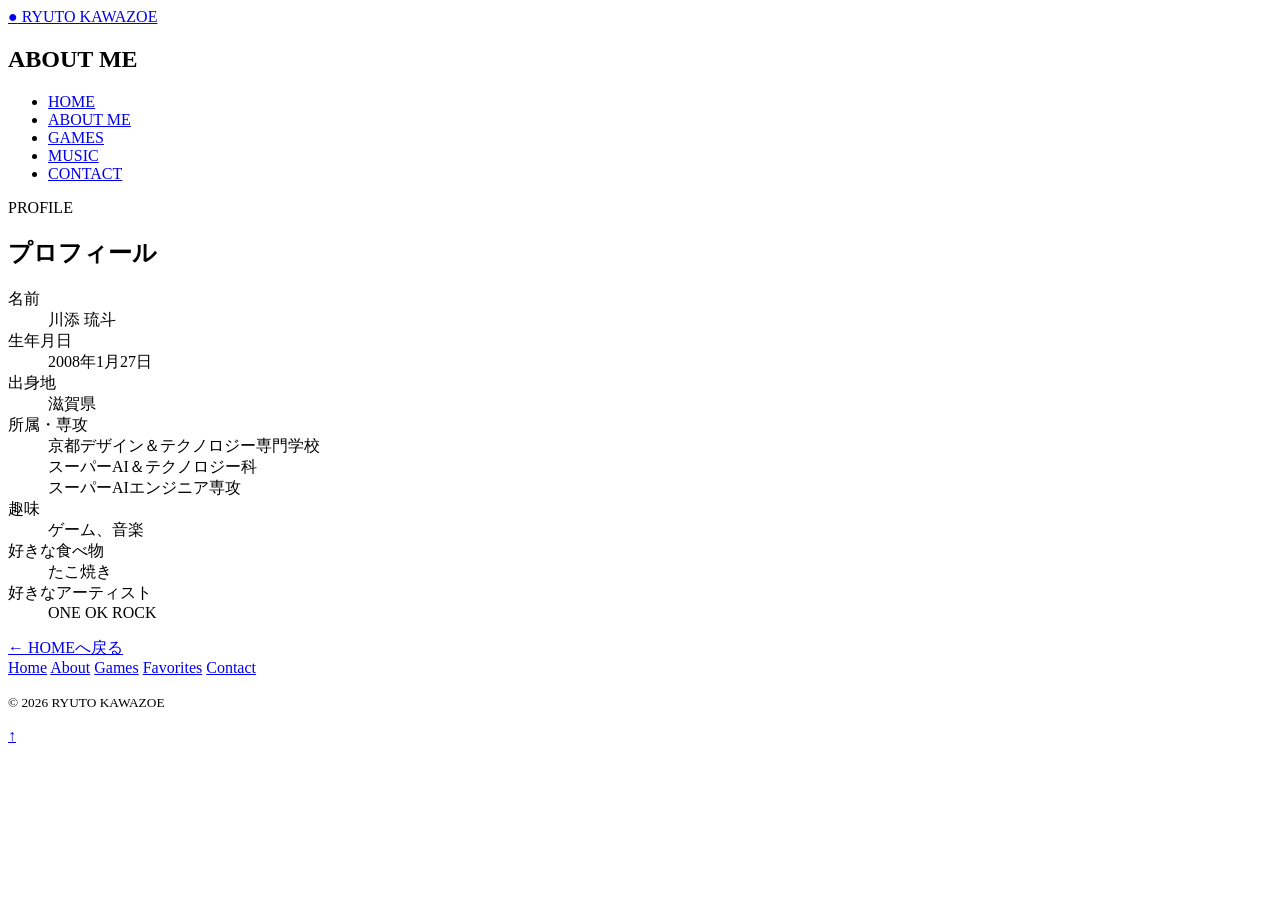
==== about.html @ 29227689 "Add files via upload" ====
<!DOCTYPE html>
<html lang="ja">

<head>
  <meta charset="UTF-8">
  <meta name="viewport" content="width=device-width, initial-scale=1.0">

  <meta
    name="description"
    content="川添琉斗のプロフィールを紹介するページです。"
  >

  <title>About Me | Ryuto Kawazoe</title>

  <link rel="stylesheet" href="./css/reset.css">
  <link rel="stylesheet" href="./css/style.css">
</head>

<body id="top">

  <!-- ヘッダー -->
  <header class="header">

    <a class="header__logo" href="./index.html">
      <span aria-hidden="true">●</span>
      RYUTO KAWAZOE
    </a>

  </header>

  <!-- メインコンテンツ -->
  <main>

    <section class="about">

      <h1 class="about__title">
        ABOUT ME
      </h1>

      <!-- ナビゲーション -->
      <nav
        id="global-navigation"
        class="navigation"
        aria-label="メインメニュー"
      >
        <ul class="navigation__list">

          <li>
            <a class="navigation__link" href="./index.html">
              HOME
            </a>
          </li>

          <li>
            <a class="navigation__link" href="./about.html">
              ABOUT ME
            </a>
          </li>

          <li>
            <a class="navigation__link" href="./games.html">
              GAMES
            </a>
          </li>

          <li>
            <a class="navigation__link" href="./music.html">
              MUSIC
            </a>
          </li>

          <li>
            <a class="navigation__link" href="./contact.html">
              CONTACT
            </a>
          </li>

        </ul>
      </nav>

      <!-- プロフィール -->
      <section class="profile-card">

        <div class="profile-card__heading">

          <p class="profile-card__label">
            PROFILE
          </p>

          <h2 class="profile-card__title">
            プロフィール
          </h2>

          <span
            class="profile-card__line"
            aria-hidden="true"
          ></span>

        </div>

        <dl class="profile-list">

          <div class="profile-list__item profile-list__item--purple">
            <dt>名前</dt>
            <dd>川添 琉斗</dd>
          </div>

          <div class="profile-list__item profile-list__item--blue">
            <dt>生年月日</dt>
            <dd>2008年1月27日</dd>
          </div>

          <div class="profile-list__item profile-list__item--purple">
            <dt>出身地</dt>
            <dd>滋賀県</dd>
          </div>

          <div class="profile-list__item profile-list__item--blue">
            <dt>所属・専攻</dt>
            <dd>
              京都デザイン＆テクノロジー専門学校<br>
              スーパーAI＆テクノロジー科<br>
              スーパーAIエンジニア専攻
            </dd>
          </div>

          <div class="profile-list__item profile-list__item--purple">
            <dt>趣味</dt>
            <dd>ゲーム、音楽</dd>
          </div>

          <div class="profile-list__item profile-list__item--blue">
            <dt>好きな食べ物</dt>
            <dd>たこ焼き</dd>
          </div>

          <div class="profile-list__item profile-list__item--purple">
            <dt>好きなアーティスト</dt>
            <dd>ONE OK ROCK</dd>
          </div>

        </dl>

        <!-- HOMEへ戻る -->
        <a class="hero__button" href="./index.html">
          <span aria-hidden="true">←</span>
          HOMEへ戻る
        </a>

      </section>

    </section>

  </main>

  <!-- フッター -->
  <footer class="footer">

    <div class="footer__links">
      <a href="./index.html">Home</a>
      <a href="./about.html">About</a>
      <a href="./games.html">Games</a>
      <a href="./favorites.html">Favorites</a>
      <a href="./contact.html">Contact</a>
    </div>

    <p class="footer__copyright">
      <small>&copy; 2026 RYUTO KAWAZOE</small>
    </p>

    <a class="footer__page-top" href="#top" aria-label="ページ上部へ戻る">
      ↑
    </a>

  </footer>

</body>

</html>
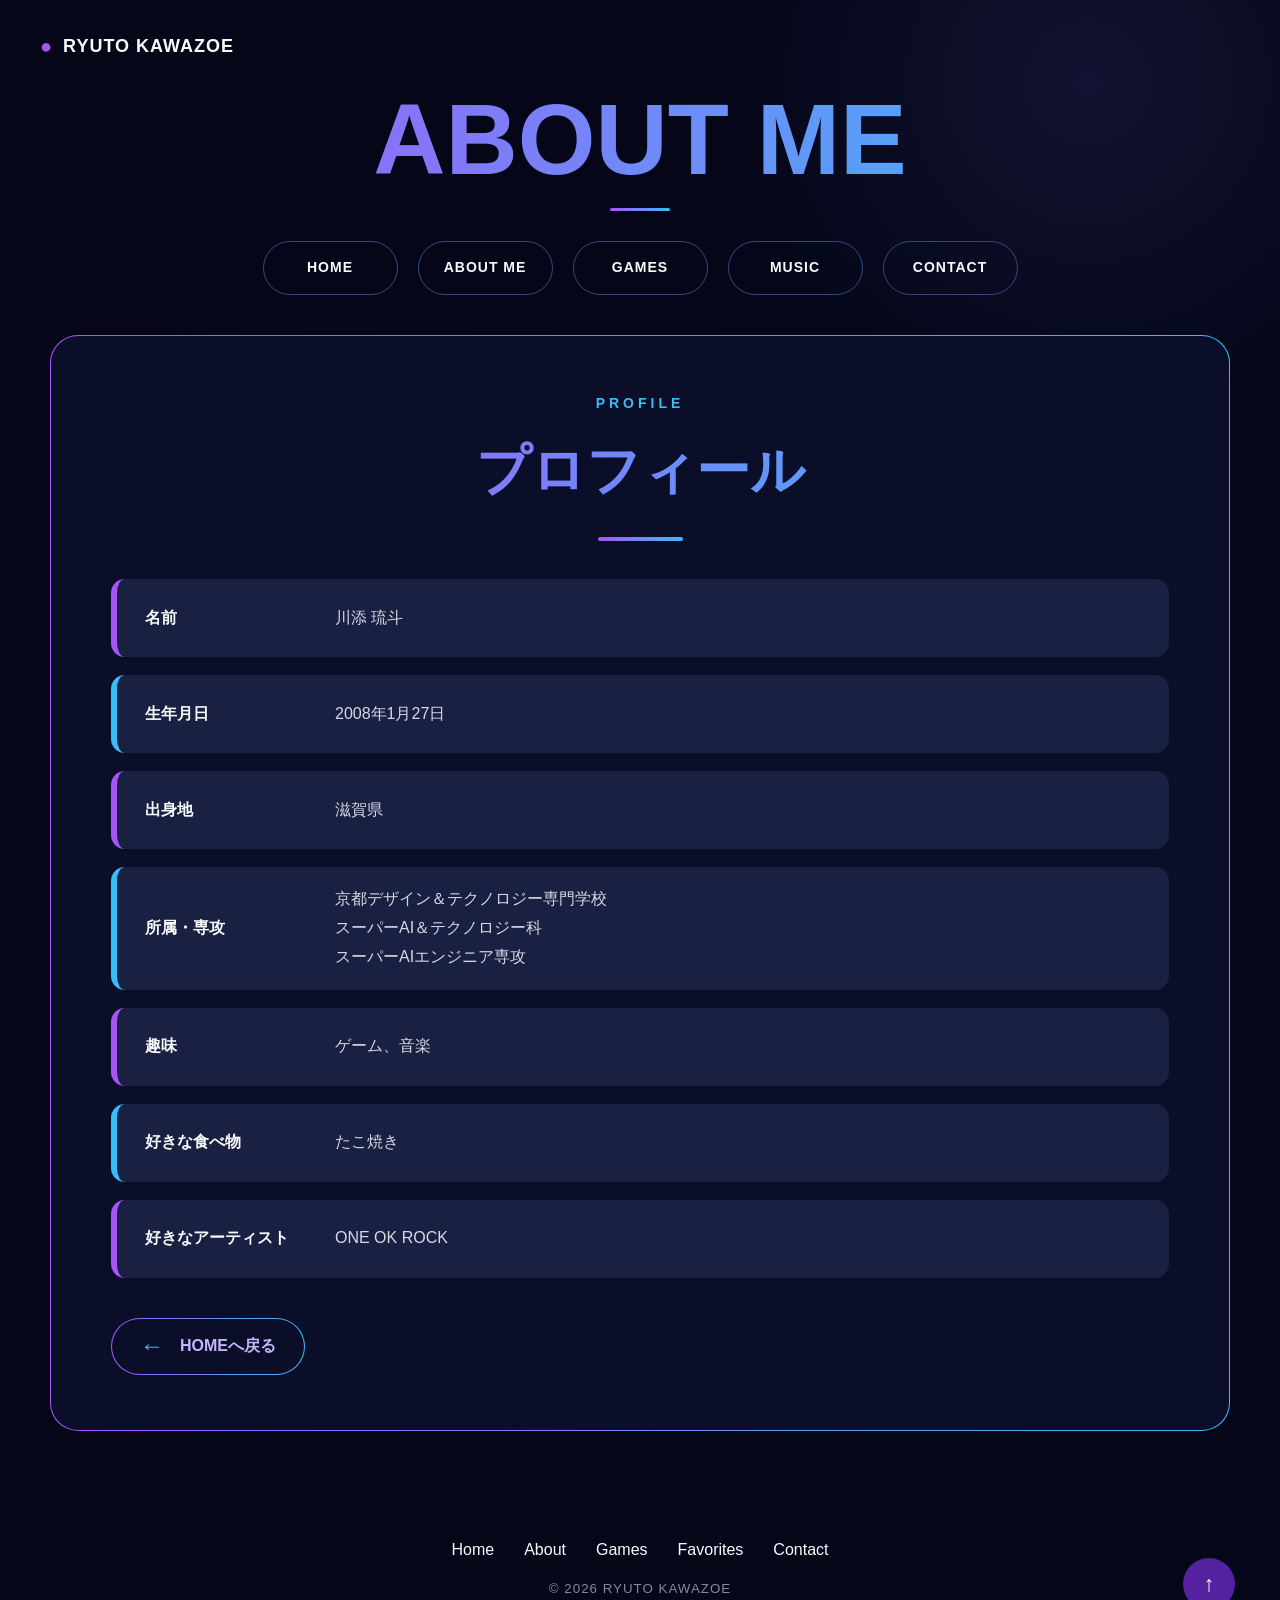
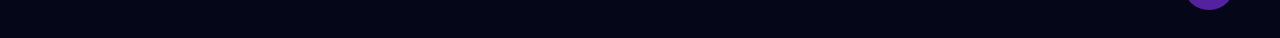
==== commit 0c58558f: "fix" ====
--- a/about.html
+++ b/about.html
@@ -142,7 +142,7 @@
         </dl>
 
         <!-- HOMEへ戻る -->
-        <a class="hero__button" href="./index.html">
+        <a class="about__home-button" href="./index.html">
           <span aria-hidden="true">←</span>
           HOMEへ戻る
         </a>
--- a/css/style.css
+++ b/css/style.css
@@ -0,0 +1,1198 @@
+@charset "UTF-8";
+
+/* =========================
+   カラー設定
+========================= */
+
+:root {
+  --color-bg: #050719;
+  --color-bg-light: #0d102c;
+  --color-card: #0b0e29;
+  --color-purple: #a855f7;
+  --color-blue: #38bdf8;
+  --color-white: #f8fafc;
+  --color-text: #d6d9e4;
+  --color-border: #334a7d;
+  --gradient: linear-gradient(90deg, #a855f7, #38bdf8);
+}
+
+/* =========================
+   基本設定
+========================= */
+
+* {
+  box-sizing: border-box;
+}
+
+html {
+  scroll-behavior: smooth;
+}
+
+body {
+  min-height: 100vh;
+  margin: 0;
+  background:
+    radial-gradient(
+      circle at 85% 5%,
+      rgba(88, 76, 180, 0.16),
+      transparent 18%
+    ),
+    var(--color-bg);
+  color: var(--color-white);
+  font-family: Arial, "Noto Sans JP", sans-serif;
+  line-height: 1.8;
+}
+
+a {
+  color: inherit;
+  text-decoration: none;
+}
+
+img {
+  display: block;
+  max-width: 100%;
+  height: auto;
+}
+
+ul {
+  margin: 0;
+  padding: 0;
+  list-style: none;
+}
+
+button {
+  color: inherit;
+  font: inherit;
+}
+
+/* =========================
+   ヘッダー
+========================= */
+
+.header {
+  position: relative;
+  display: flex;
+  align-items: center;
+  justify-content: space-between;
+  width: min(1200px, calc(100% - 80px));
+  margin: 0 auto;
+  padding-top: 28px;
+}
+
+.header__logo {
+  display: flex;
+  align-items: center;
+  gap: 10px;
+  font-size: 18px;
+  font-weight: bold;
+  letter-spacing: 1px;
+}
+
+.header__logo span {
+  color: var(--color-purple);
+  font-size: 20px;
+}
+
+/* =========================
+   HOME
+========================= */
+
+.home {
+  width: min(1180px, calc(100% - 80px));
+  margin: 0 auto;
+}
+
+.home__title {
+  margin: 20px 0 30px;
+  background: var(--gradient);
+  background-clip: text;
+  -webkit-background-clip: text;
+  color: transparent;
+  font-size: clamp(70px, 9vw, 110px);
+  line-height: 1.1;
+  text-align: center;
+}
+
+.home__title::after {
+  display: block;
+  width: 60px;
+  height: 3px;
+  margin: 14px auto 0;
+  border-radius: 10px;
+  background: var(--gradient);
+  content: "";
+}
+
+/* =========================
+   ナビゲーション
+========================= */
+
+.navigation {
+  margin-bottom: 40px;
+}
+
+.navigation__list {
+  display: flex;
+  justify-content: center;
+  gap: 20px;
+}
+
+.navigation__link {
+  display: flex;
+  align-items: center;
+  justify-content: center;
+  min-width: 135px;
+  min-height: 54px;
+  padding: 4px 18px;
+  border: 1px solid var(--color-border);
+  border-radius: 999px;
+  font-size: 14px;
+  font-weight: bold;
+  letter-spacing: 1px;
+  transition: 0.3s;
+}
+
+.navigation__link:hover {
+  border-color: var(--color-purple);
+  box-shadow:
+    0 0 10px rgba(168, 85, 247, 0.5),
+    inset 0 0 10px rgba(168, 85, 247, 0.1);
+  color: var(--color-blue);
+  transform: translateY(-3px);
+}
+
+/* =========================
+   メインビジュアル
+========================= */
+
+.hero {
+  position: relative;
+  display: grid;
+  grid-template-columns: 1.1fr 0.9fr;
+  align-items: center;
+  min-height: 520px;
+  padding: 55px 60px;
+  overflow: hidden;
+  border: 1px solid transparent;
+  border-radius: 28px;
+  background:
+    linear-gradient(var(--color-card), var(--color-card)) padding-box,
+    var(--gradient) border-box;
+}
+
+.hero__text {
+  position: relative;
+  z-index: 2;
+}
+
+.hero__line {
+  display: block;
+  width: 65px;
+  height: 6px;
+  margin-bottom: 38px;
+  border-radius: 999px;
+  background: var(--gradient);
+}
+
+.hero__title {
+  margin: 0 0 26px;
+  font-size: clamp(48px, 6vw, 74px);
+  line-height: 1.15;
+  letter-spacing: 1px;
+}
+
+.hero__title span {
+  display: block;
+  background: var(--gradient);
+  background-clip: text;
+  -webkit-background-clip: text;
+  color: transparent;
+}
+
+.hero__description {
+  margin: 0 0 35px;
+  color: var(--color-text);
+  font-size: 17px;
+}
+
+/* =========================
+   メインボタン
+========================= */
+
+.hero__button {
+  display: inline-flex;
+  align-items: center;
+  justify-content: space-between;
+  gap: 45px;
+  min-width: 220px;
+  padding: 14px 25px;
+  border: 1px solid transparent;
+  border-radius: 999px;
+  background:
+    linear-gradient(var(--color-card), var(--color-card)) padding-box,
+    var(--gradient) border-box;
+  color: #c4b5fd;
+  font-weight: bold;
+  transition: 0.3s;
+}
+
+.hero__button span {
+  color: var(--color-blue);
+  font-size: 24px;
+}
+
+.hero__button:hover {
+  box-shadow: 0 0 22px rgba(56, 189, 248, 0.35);
+  transform: translateY(-3px);
+}
+
+/* =========================
+   メイン画像
+========================= */
+
+.hero__image {
+  position: relative;
+  z-index: 1;
+  display: flex;
+  align-items: center;
+  justify-content: center;
+}
+
+.hero__image img {
+  display: block;
+  width: 100%;
+  max-width: 520px;
+  height: auto;
+  margin: 0 auto;
+  object-fit: contain;
+  filter: drop-shadow(0 10px 22px rgba(168, 85, 247, 0.28));
+}
+
+/* 以前のimg-containerを使っていても対応 */
+.img-container {
+  display: flex;
+  align-items: center;
+  justify-content: center;
+}
+
+.img-container img {
+  display: block;
+  width: 100%;
+  max-width: 520px;
+  height: auto;
+  object-fit: contain;
+  filter: drop-shadow(0 10px 22px rgba(168, 85, 247, 0.28));
+}
+
+/* =========================
+   Hobby
+========================= */
+
+.hobby {
+  width: min(1180px, calc(100% - 80px));
+  margin: 60px auto 70px;
+}
+
+.section-heading {
+  margin-bottom: 35px;
+  text-align: center;
+}
+
+.section-heading__title {
+  margin: 0;
+  background: var(--gradient);
+  background-clip: text;
+  -webkit-background-clip: text;
+  color: transparent;
+  font-size: 48px;
+  line-height: 1.3;
+}
+
+.section-heading__title::before,
+.section-heading__title::after {
+  display: inline-block;
+  width: 80px;
+  height: 1px;
+  margin: 0 25px 14px;
+  background: var(--gradient);
+  content: "";
+}
+
+.section-heading__text {
+  margin: 8px 0 0;
+  color: var(--color-text);
+}
+
+/* =========================
+   Hobbyカード
+========================= */
+
+.hobby__list {
+  display: grid;
+  grid-template-columns: repeat(2, 1fr);
+  gap: 38px;
+}
+
+.hobby-card {
+  position: relative;
+  min-height: 390px;
+  padding: 40px;
+  overflow: hidden;
+  border: 1px solid var(--color-border);
+  border-radius: 24px;
+  background: rgba(13, 16, 44, 0.75);
+  text-align: center;
+  transition: 0.3s;
+}
+
+.hobby-card:hover {
+  transform: translateY(-6px);
+}
+
+.hobby-card--game:hover {
+  border-color: var(--color-purple);
+  box-shadow: 0 0 25px rgba(168, 85, 247, 0.18);
+}
+
+.hobby-card--music:hover {
+  border-color: var(--color-blue);
+  box-shadow: 0 0 25px rgba(56, 189, 248, 0.18);
+}
+
+.hobby-card__icon {
+  display: grid;
+  width: 95px;
+  height: 95px;
+  margin: 0 auto 18px;
+  border: 1px solid var(--color-purple);
+  border-radius: 50%;
+  font-size: 40px;
+  place-items: center;
+}
+
+.hobby-card--music .hobby-card__icon {
+  border-color: var(--color-blue);
+}
+
+.hobby-card__title {
+  margin: 0;
+  font-size: 32px;
+  letter-spacing: 1px;
+}
+
+.hobby-card__title::after {
+  display: block;
+  width: 50px;
+  height: 3px;
+  margin: 10px auto 22px;
+  border-radius: 999px;
+  background: var(--color-purple);
+  content: "";
+}
+
+.hobby-card--music .hobby-card__title::after {
+  background: var(--color-blue);
+}
+
+.hobby-card__text {
+  min-height: 70px;
+  margin: 0 0 25px;
+  color: var(--color-text);
+}
+
+/* =========================
+   Hobbyボタン
+========================= */
+
+.hobby-card__button {
+  display: inline-flex;
+  align-items: center;
+  justify-content: space-between;
+  gap: 45px;
+  min-width: 210px;
+  padding: 11px 24px;
+  border: 1px solid var(--color-purple);
+  border-radius: 999px;
+  color: #c4b5fd;
+  transition: 0.3s;
+}
+
+.hobby-card--music .hobby-card__button {
+  border-color: var(--color-blue);
+  color: var(--color-blue);
+}
+
+.hobby-card__button:hover {
+  background: rgba(168, 85, 247, 0.12);
+  transform: translateY(-2px);
+}
+
+.hobby-card--music .hobby-card__button:hover {
+  background: rgba(56, 189, 248, 0.12);
+}
+
+/* =========================
+   GAMESページ
+========================= */
+
+.games-page {
+  width: min(1180px, calc(100% - 80px));
+  margin: 0 auto 80px;
+}
+
+.games-page__title {
+  margin: 20px 0 30px;
+  background: var(--gradient);
+  background-clip: text;
+  -webkit-background-clip: text;
+  color: transparent;
+  font-size: clamp(64px, 8vw, 100px);
+  line-height: 1.1;
+  text-align: center;
+}
+
+.game-grid {
+  display: grid;
+  grid-template-columns: repeat(3, 1fr);
+  gap: 24px;
+}
+
+.game-card {
+  position: relative;
+  min-height: 285px;
+  padding: 30px;
+  overflow: hidden;
+  border: 1px solid var(--color-border);
+  border-radius: 20px;
+  background: rgba(13, 16, 44, 0.75);
+  transition: 0.3s;
+}
+
+.game-card:hover {
+  transform: translateY(-6px);
+}
+
+.game-card--purple:hover { border-color: var(--color-purple); box-shadow: 0 0 25px rgba(168, 85, 247, 0.18); }
+.game-card--blue:hover { border-color: var(--color-blue); box-shadow: 0 0 25px rgba(56, 189, 248, 0.18); }
+.game-card--pink:hover { border-color: #f472b6; box-shadow: 0 0 25px rgba(244, 114, 182, 0.18); }
+.game-card--valorant:hover { border-color: #ff4655; box-shadow: 0 0 25px rgba(255, 70, 85, 0.18); }
+.game-card--minecraft:hover { border-color: #7bc043; box-shadow: 0 0 25px rgba(123, 192, 67, 0.18); }
+.game-card--wilds:hover { border-color: #d5a84b; box-shadow: 0 0 25px rgba(213, 168, 75, 0.18); }
+
+.game-card__number {
+  position: absolute;
+  top: 22px;
+  right: 26px;
+  color: var(--color-border);
+  font-size: 14px;
+  font-weight: bold;
+}
+
+.game-card__icon {
+  display: grid;
+  width: 78px;
+  height: 78px;
+  margin-bottom: 24px;
+  border: 1px solid var(--color-purple);
+  border-radius: 16px;
+  color: var(--color-purple);
+  font-size: 16px;
+  font-weight: bold;
+  letter-spacing: 1px;
+  place-items: center;
+}
+
+.game-card__cover {
+  display: block;
+  width: 100%;
+  height: 145px;
+  margin-bottom: 24px;
+  overflow: hidden;
+  padding: 15px;
+  border: 1px solid var(--color-border);
+  background: var(--color-bg);
+  }
+
+.game-card__cover img {
+  width: 100%;
+  height: 100%;
+  object-fit: cover;
+}
+
+.game-card--valorant .game-card__cover {
+  border-color: #ff4655;
+  background: linear-gradient(135deg, #21111b, #671d2c);
+  color: #ff4655;
+}
+
+.game-card--minecraft .game-card__cover {
+  border-color: #7bc043;
+  background: linear-gradient(135deg, #182c39, #3f753d);
+  color: #d8f2c4;
+}
+
+.game-card--wilds .game-card__cover {
+  border-color: #d5a84b;
+  background: linear-gradient(135deg, #272218, #6b4d28);
+}
+
+.game-card--blue .game-card__icon { border-color: var(--color-blue); color: var(--color-blue); }
+.game-card--pink .game-card__icon { border-color: #f472b6; color: #f472b6; }
+
+.game-card__title {
+  margin: 0 0 8px;
+  font-size: 24px;
+}
+
+.game-card p {
+  margin: 0;
+  color: var(--color-text);
+  font-size: 15px;
+}
+
+/* =========================
+   MUSICページ
+========================= */
+
+.music-page {
+  width: min(1180px, calc(100% - 80px));
+  margin: 0 auto 80px;
+}
+
+.music-page__title {
+  margin: 20px 0 30px;
+  background: var(--gradient);
+  background-clip: text;
+  -webkit-background-clip: text;
+  color: transparent;
+  font-size: clamp(64px, 8vw, 100px);
+  line-height: 1.1;
+  text-align: center;
+}
+
+.artist-hero {
+  display: grid;
+  grid-template-columns: 1.1fr 0.9fr;
+  align-items: center;
+  gap: 38px;
+  margin: 35px 0 75px;
+  padding: 28px 40px;
+  border: 1px solid transparent;
+  border-radius: 24px;
+  background:
+    linear-gradient(var(--color-card), var(--color-card)) padding-box,
+    var(--gradient) border-box;
+}
+
+.artist-hero__image-wrap {
+  display: block;
+  height: 235px;
+  overflow: hidden;
+  border: 1px solid #ef4444;
+  border-radius: 12px;
+  box-shadow: 10px 10px 0 rgba(168, 85, 247, 0.18);
+  cursor: pointer;
+  transition: transform 0.25s ease, box-shadow 0.25s ease;
+}
+
+.artist-hero__image-wrap:hover {
+  transform: translateY(-3px);
+  box-shadow: 12px 12px 0 rgba(168, 85, 247, 0.22);
+}
+
+.artist-hero__content {
+  padding-right: 0;
+}
+
+.artist-hero__image-wrap img {
+  display: block;
+  width: 100%;
+  height: 100%;
+  object-fit: cover;
+}
+
+.artist-hero__eyebrow {
+  margin: 0 0 12px;
+  color: var(--color-blue);
+  font-size: 13px;
+  font-weight: bold;
+  letter-spacing: 3px;
+}
+
+.artist-hero__title {
+  margin: 0 0 18px;
+  font-size: clamp(34px, 4vw, 58px);
+  line-height: 1.15;
+}
+
+.artist-hero__text {
+  margin: 0;
+  color: var(--color-text);
+}
+
+.music-section {
+  margin-bottom: 25px;
+}
+
+.music-photo-pair {
+  display: flex;
+  justify-content: center;
+  gap: 18px;
+  margin: 28px 0 38px;
+}
+
+.music-photo-pair img {
+  width: 145px;
+  height: 105px;
+  border: 2px solid var(--color-card);
+  border-radius: 10px;
+  object-fit: cover;
+  box-shadow: 5px 5px 0 rgba(168, 85, 247, 0.2);
+}
+
+.music-photo-pair img:first-child {
+  border-color: var(--color-blue);
+  transform: rotate(-4deg);
+}
+
+.music-photo-pair img:last-child {
+  border-color: #ef4444;
+  transform: rotate(4deg);
+}
+
+.music-reasons {
+  display: grid;
+  grid-template-columns: repeat(3, 1fr);
+  gap: 24px;
+}
+
+.music-reason {
+  padding: 28px;
+  border-top: 2px solid var(--color-blue);
+  background: var(--color-bg-light);
+}
+
+.music-reason:nth-child(2) { border-color: var(--color-purple); }
+.music-reason:nth-child(3) { border-color: #ef4444; }
+
+.music-reason span {
+  color: var(--color-blue);
+  font-size: 14px;
+  font-weight: bold;
+}
+
+.music-reason h3 {
+  margin: 14px 0 8px;
+  font-size: 21px;
+}
+
+.music-reason p {
+  margin: 0;
+  color: var(--color-text);
+  font-size: 15px;
+}
+
+/* =========================
+   CONTACTページ
+========================= */
+
+.contact-page {
+  width: min(1180px, calc(100% - 80px));
+  margin: 0 auto 80px;
+}
+
+.contact-page__title {
+  margin: 20px 0 30px;
+  background: var(--gradient);
+  background-clip: text;
+  -webkit-background-clip: text;
+  color: transparent;
+  font-size: clamp(64px, 8vw, 100px);
+  line-height: 1.1;
+  text-align: center;
+}
+
+.contact-card {
+  max-width: 900px;
+  margin: 35px auto 0;
+  padding: 48px 60px;
+  border: 1px solid transparent;
+  border-radius: 24px;
+  background:
+    linear-gradient(var(--color-card), var(--color-card)) padding-box,
+    var(--gradient) border-box;
+}
+
+.contact-card__heading {
+  margin-bottom: 35px;
+  text-align: center;
+}
+
+.contact-card__label {
+  margin: 0 0 8px;
+  color: var(--color-blue);
+  font-size: 13px;
+  font-weight: bold;
+  letter-spacing: 3px;
+}
+
+.contact-card__title {
+  margin: 0 0 8px;
+  font-size: 38px;
+}
+
+.contact-card__heading > p:last-child {
+  margin: 0;
+  color: var(--color-text);
+}
+
+.contact-form {
+  display: grid;
+  gap: 24px;
+}
+
+.contact-form__row {
+  display: grid;
+  grid-template-columns: repeat(2, 1fr);
+  gap: 24px;
+}
+
+.contact-form__field {
+  display: grid;
+  gap: 8px;
+  color: var(--color-white);
+  font-size: 14px;
+  font-weight: bold;
+}
+
+.contact-form input,
+.contact-form textarea {
+  width: 100%;
+  padding: 13px 16px;
+  border: 1px solid var(--color-border);
+  border-radius: 8px;
+  outline: none;
+  background: var(--color-bg-light);
+  color: var(--color-white);
+  font: inherit;
+  font-weight: normal;
+  resize: vertical;
+  transition: 0.3s;
+}
+
+.contact-form input:focus,
+.contact-form textarea:focus {
+  border-color: var(--color-blue);
+  box-shadow: 0 0 0 3px rgba(56, 189, 248, 0.12);
+}
+
+.contact-form input::placeholder,
+.contact-form textarea::placeholder {
+  color: #8992aa;
+}
+
+.contact-form__button {
+  display: inline-flex;
+  align-items: center;
+  justify-content: space-between;
+  gap: 35px;
+  width: fit-content;
+  min-width: 180px;
+  margin: 4px auto 0;
+  padding: 13px 22px;
+  border: 1px solid var(--color-blue);
+  border-radius: 999px;
+  background: transparent;
+  color: var(--color-blue);
+  cursor: pointer;
+  font-weight: bold;
+  transition: 0.3s;
+}
+
+.contact-form__button:hover {
+  background: rgba(56, 189, 248, 0.12);
+  transform: translateY(-2px);
+}
+
+/* =========================
+   ABOUTページ
+========================= */
+
+.about {
+  width: min(1180px, calc(100% - 80px));
+  margin: 0 auto 80px;
+}
+
+.about__title {
+  margin: 20px 0 30px;
+  background: var(--gradient);
+  background-clip: text;
+  -webkit-background-clip: text;
+  color: transparent;
+  font-size: clamp(64px, 8vw, 100px);
+  line-height: 1.1;
+  text-align: center;
+}
+
+.about__title::after {
+  display: block;
+  width: 60px;
+  height: 3px;
+  margin: 14px auto 0;
+  border-radius: 999px;
+  background: var(--gradient);
+  content: "";
+}
+
+/* =========================
+   プロフィールカード
+========================= */
+
+.profile-card {
+  padding: 55px 60px;
+  border: 1px solid transparent;
+  border-radius: 28px;
+  background:
+    linear-gradient(var(--color-card), var(--color-card)) padding-box,
+    var(--gradient) border-box;
+}
+
+.profile-card__heading {
+  margin-bottom: 38px;
+  text-align: center;
+}
+
+.profile-card__label {
+  margin: 0 0 6px;
+  color: var(--color-blue);
+  font-size: 14px;
+  font-weight: bold;
+  letter-spacing: 4px;
+}
+
+.profile-card__title {
+  margin: 0;
+  background: var(--gradient);
+  background-clip: text;
+  -webkit-background-clip: text;
+  color: transparent;
+  font-size: clamp(34px, 5vw, 54px);
+}
+
+.profile-card__line {
+  display: block;
+  width: 85px;
+  height: 4px;
+  margin: 18px auto 0;
+  border-radius: 999px;
+  background: var(--gradient);
+}
+
+/* =========================
+   プロフィール一覧
+========================= */
+
+.profile-list {
+  display: grid;
+  gap: 18px;
+  margin: 0;
+}
+
+.profile-list__item {
+  display: grid;
+  grid-template-columns: 190px 1fr;
+  align-items: center;
+  min-height: 78px;
+  padding: 18px 28px;
+  border-left: 6px solid var(--color-purple);
+  border-radius: 14px;
+  background: rgba(30, 38, 74, 0.78);
+}
+
+.profile-list__item--blue {
+  border-left-color: var(--color-blue);
+}
+
+.profile-list__item dt {
+  color: var(--color-white);
+  font-weight: bold;
+}
+
+.profile-list__item dd {
+  margin: 0;
+  color: var(--color-text);
+}
+
+/* =========================
+   HOMEへ戻るボタン
+========================= */
+
+.about__home-button {
+  display: inline-flex;
+  align-items: center;
+  justify-content: center;
+  gap: 16px;
+  width: fit-content;
+  margin: 40px auto 0;
+  padding: 13px 28px;
+  border: 1px solid transparent;
+  border-radius: 999px;
+  background:
+    linear-gradient(var(--color-card), var(--color-card)) padding-box,
+    var(--gradient) border-box;
+  color: #c4b5fd;
+  font-weight: bold;
+  transition: 0.3s;
+}
+
+.about__home-button span {
+  color: var(--color-blue);
+  font-size: 24px;
+  line-height: 1;
+}
+
+.about__home-button:hover {
+  box-shadow: 0 0 22px rgba(56, 189, 248, 0.3);
+  transform: translateY(-3px);
+}
+
+/* =========================
+   フッター
+========================= */
+
+.footer {
+  position: relative;
+  padding: 25px 40px 35px;
+  color: #85899b;
+  text-align: center;
+}
+
+.footer__links {
+  display: flex;
+  flex-wrap: wrap;
+  justify-content: center;
+  gap: 30px;
+  margin-bottom: 10px;
+}
+
+.footer__links a {
+  color: var(--color-white);
+  transition: 0.3s;
+}
+
+.footer__links a:hover {
+  color: var(--color-blue);
+}
+
+.footer__copyright {
+  margin: 0;
+  letter-spacing: 1px;
+}
+
+.footer__page-top {
+  position: absolute;
+  right: 45px;
+  bottom: 28px;
+  display: grid;
+  width: 52px;
+  height: 52px;
+  border-radius: 50%;
+  background: #54229e;
+  color: var(--color-white);
+  font-size: 22px;
+  place-items: center;
+  transition: 0.3s;
+}
+
+.footer__page-top:hover {
+  background: var(--color-purple);
+  transform: translateY(-4px);
+}
+
+/* =========================
+   タブレット
+========================= */
+
+@media (max-width: 1000px) {
+  .navigation__list {
+    flex-wrap: wrap;
+  }
+
+  .game-grid {
+    grid-template-columns: 1fr;
+  }
+
+  .music-reasons {
+    grid-template-columns: 1fr;
+  }
+
+  .hero {
+    grid-template-columns: 1fr;
+  }
+
+  .hero__image,
+  .img-container {
+    width: 100%;
+    max-width: 550px;
+    margin: 30px auto 0;
+  }
+}
+
+/* =========================
+   スマートフォン
+========================= */
+
+@media (max-width: 700px) {
+  .header {
+    width: calc(100% - 40px);
+    padding-top: 20px;
+  }
+
+  .header__logo {
+    font-size: 14px;
+  }
+
+  .home,
+  .hobby,
+  .about,
+  .games-page,
+  .music-page,
+  .contact-page {
+    width: calc(100% - 32px);
+  }
+
+  .home__title {
+    margin-top: 20px;
+    font-size: 64px;
+  }
+
+  .about__title {
+    margin-top: 20px;
+    font-size: 56px;
+  }
+
+  .games-page__title {
+    margin-top: 20px;
+    font-size: 56px;
+  }
+
+  .music-page__title {
+    margin-top: 20px;
+    font-size: 56px;
+  }
+
+  .contact-page__title {
+    margin-top: 20px;
+    font-size: 56px;
+  }
+
+  .navigation__list {
+    flex-direction: column;
+    align-items: stretch;
+    gap: 12px;
+  }
+
+  .navigation__link {
+    width: 100%;
+  }
+
+  .hero {
+    display: block;
+    min-height: auto;
+    padding: 38px 25px;
+    border-radius: 20px;
+  }
+
+  .hero__title {
+    font-size: 44px;
+  }
+
+  .hero__description br {
+    display: none;
+  }
+
+  .hero__image,
+  .img-container {
+    margin-top: 35px;
+  }
+
+  .hero__image img,
+  .img-container img {
+    max-width: 400px;
+  }
+
+  .section-heading__title {
+    font-size: 39px;
+  }
+
+  .section-heading__title::before,
+  .section-heading__title::after {
+    width: 35px;
+    margin-right: 12px;
+    margin-left: 12px;
+  }
+
+  .hobby__list {
+    grid-template-columns: 1fr;
+  }
+
+  .hobby-card {
+    min-height: auto;
+    padding: 35px 20px;
+  }
+
+  .artist-hero {
+    display: block;
+    margin-bottom: 55px;
+    padding: 25px;
+  }
+
+  .artist-hero__image-wrap {
+    height: 190px;
+    margin-bottom: 30px;
+  }
+
+  .artist-hero__content {
+    padding-right: 0;
+  }
+
+  .contact-card {
+    padding: 35px 20px;
+  }
+
+  .contact-form__row {
+    grid-template-columns: 1fr;
+  }
+
+  .music-photo-pair {
+    gap: 12px;
+    margin: 24px 0 32px;
+  }
+
+  .music-photo-pair img {
+    width: calc(50% - 6px);
+    height: 95px;
+  }
+
+  .profile-card {
+    padding: 35px 20px;
+  }
+
+  .profile-list__item {
+    display: block;
+    padding: 18px 20px;
+  }
+
+  .profile-list__item dt {
+    margin-bottom: 6px;
+  }
+
+  .footer {
+    padding-bottom: 90px;
+  }
+
+  .footer__page-top {
+    right: 20px;
+    bottom: 20px;
+  }
+}
